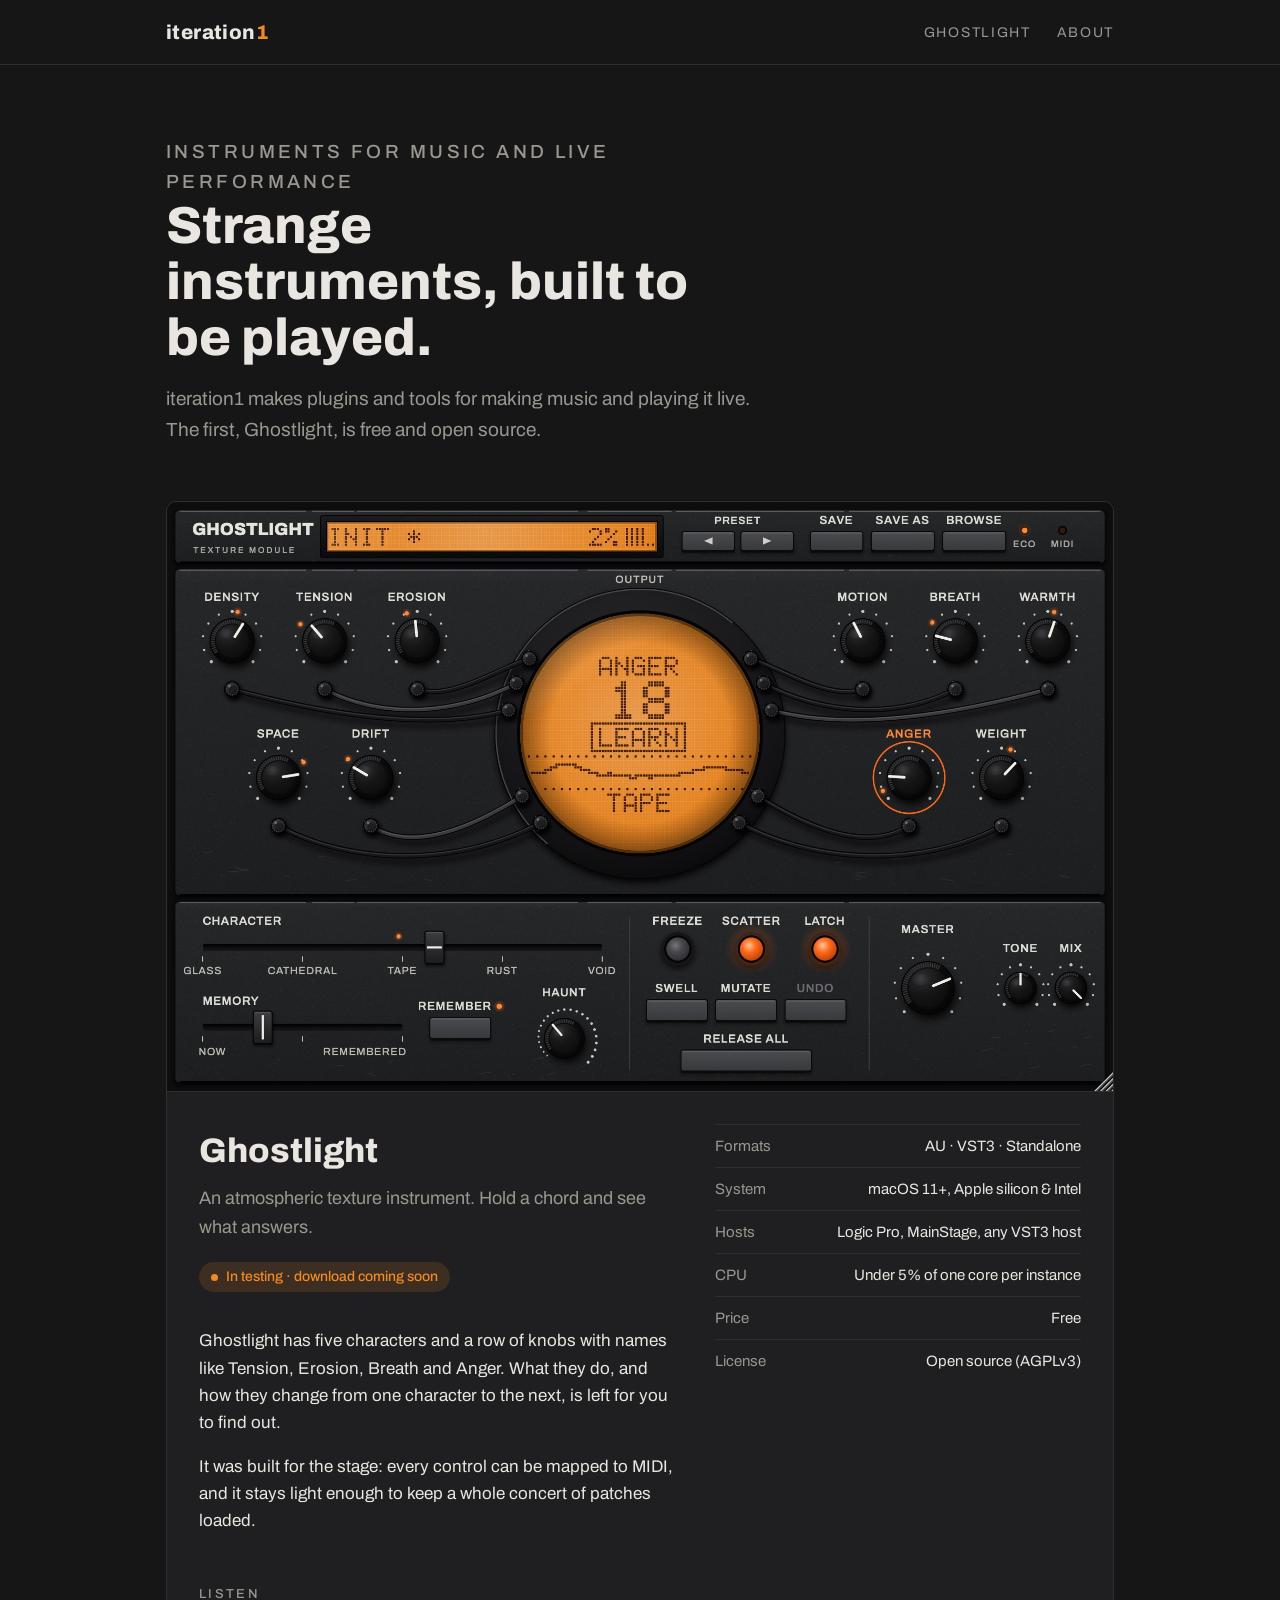
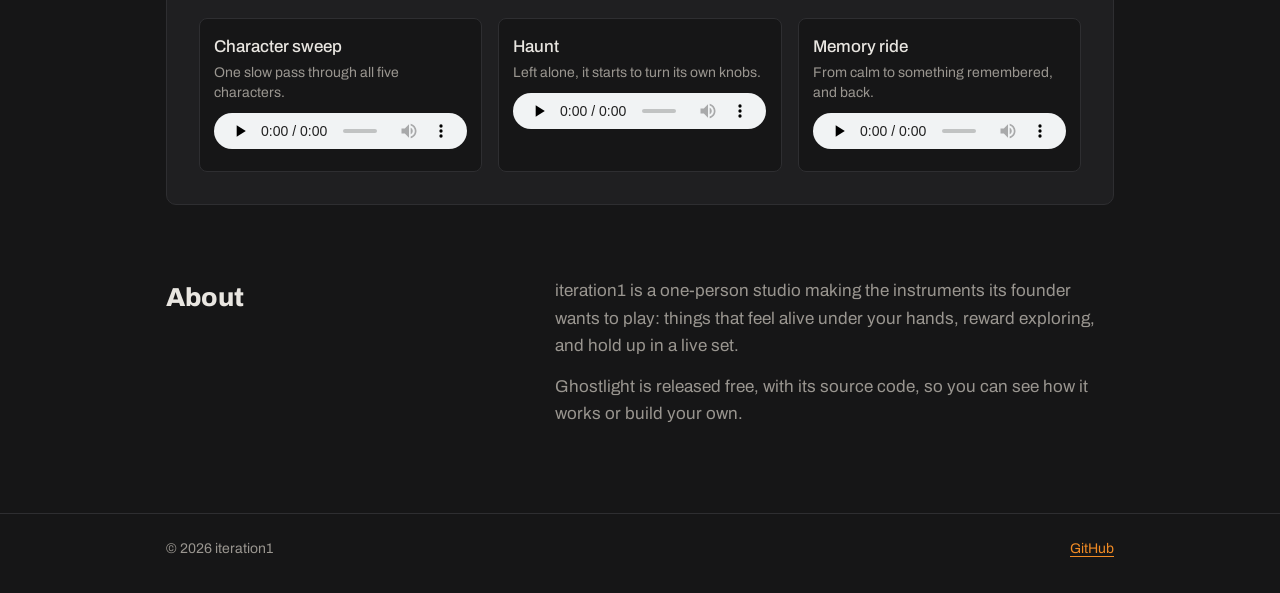
==== index.html @ f0ed4359 "iteration1 site: first version, featuring Ghostlight Co-Authored-By: Claude Opus 5.5 <noreply@anthro" ====
<!doctype html>
<html lang="en">
<head>
<meta charset="utf-8">
<meta name="viewport" content="width=device-width, initial-scale=1">
<title>iteration1</title>
<meta name="description" content="iteration1 makes instruments and tools for music and live performance. First release: Ghostlight, an atmospheric texture instrument for macOS.">
<meta property="og:title" content="iteration1">
<meta property="og:description" content="Instruments and tools for music and live performance. First release: Ghostlight.">
<meta property="og:image" content="media/ghostlight-panel-1200.jpg">
<link rel="icon" href="data:image/svg+xml,%3Csvg xmlns='http://www.w3.org/2000/svg' viewBox='0 0 32 32'%3E%3Crect width='32' height='32' rx='6' fill='%231b1b1c'/%3E%3Ccircle cx='16' cy='16' r='7' fill='%23f08a24'/%3E%3C/svg%3E">
<link rel="preconnect" href="https://fonts.googleapis.com">
<link rel="preconnect" href="https://fonts.gstatic.com" crossorigin>
<link href="https://fonts.googleapis.com/css2?family=Archivo:wght@400;500;800&display=swap" rel="stylesheet">
<style>
  :root {
    --bg: #161617;
    --panel: #1f1f21;
    --line: #2e2e31;
    --text: #e9e6e1;
    --muted: #9a9690;
    --amber: #f08a24;
    --amber-soft: rgba(240, 138, 36, 0.14);
  }
  * { box-sizing: border-box; }
  html { -webkit-text-size-adjust: 100%; }
  body {
    margin: 0;
    background: var(--bg);
    color: var(--text);
    font: 400 17px/1.6 "Archivo", "Helvetica Neue", Helvetica, Arial, sans-serif;
  }
  a { color: var(--amber); text-decoration-thickness: 1px; text-underline-offset: 3px; }
  a:hover { color: #ffa54d; }
  .wrap { max-width: 980px; margin: 0 auto; padding: 0 16px; }

  header.site {
    border-bottom: 1px solid var(--line);
  }
  header.site .wrap {
    display: flex; align-items: center; justify-content: space-between;
    height: 64px;
  }
  .wordmark {
    font-weight: 800; letter-spacing: 0.02em; font-size: 20px;
    color: var(--text); text-decoration: none;
  }
  .wordmark span { color: var(--amber); }
  nav a {
    color: var(--muted); text-decoration: none; margin-left: 22px;
    font-size: 14px; letter-spacing: 0.12em; text-transform: uppercase;
  }
  nav a:hover { color: var(--text); }

  .intro { padding: 72px 0 56px; }
  .intro h1 {
    font-weight: 800; font-size: clamp(32px, 6vw, 52px); line-height: 1.08;
    margin: 0 0 18px; max-width: 16ch;
  }
  .intro p { color: var(--muted); max-width: 54ch; margin: 0; font-size: 19px; }

  .eyebrow {
    font-size: 13px; letter-spacing: 0.18em; text-transform: uppercase;
    color: var(--amber); margin: 0 0 10px; font-weight: 500;
  }

  .product {
    background: var(--panel);
    border: 1px solid var(--line);
    border-radius: 10px;
    overflow: hidden;
    margin-bottom: 72px;
  }
  .product img {
    display: block; width: 100%; height: auto;
    border-bottom: 1px solid var(--line);
  }
  .product-body {
    display: grid; grid-template-columns: 1.3fr 1fr; gap: 40px;
    padding: 32px;
  }
  .product h2 { font-weight: 800; font-size: 34px; margin: 0 0 6px; }
  .tagline { color: var(--muted); margin: 0 0 20px; font-size: 18px; }
  .status {
    display: inline-flex; align-items: center; gap: 8px;
    background: var(--amber-soft); color: var(--amber);
    border-radius: 999px; padding: 4px 12px; font-size: 14px; font-weight: 500;
    margin-bottom: 18px;
  }
  .status::before {
    content: ""; width: 7px; height: 7px; border-radius: 50%; background: var(--amber);
  }
  .specs { list-style: none; padding: 0; margin: 0; font-size: 15px; }
  .specs li { padding: 9px 0; border-top: 1px solid var(--line); display: flex; justify-content: space-between; gap: 16px; }
  .specs li span:first-child { color: var(--muted); }
  .specs li span:last-child { text-align: right; }

  .listen { padding: 0 32px 32px; }
  .listen h3 {
    font-size: 13px; letter-spacing: 0.18em; text-transform: uppercase;
    color: var(--muted); font-weight: 500; margin: 0 0 14px;
  }
  .clips { display: grid; grid-template-columns: repeat(3, 1fr); gap: 16px; }
  .clip { background: var(--bg); border: 1px solid var(--line); border-radius: 8px; padding: 14px; }
  .clip strong { display: block; font-weight: 500; }
  .clip p { color: var(--muted); font-size: 14px; margin: 2px 0 10px; line-height: 1.45; }
  .clip audio { width: 100%; height: 36px; }

  .about { padding: 0 0 72px; display: grid; grid-template-columns: 1fr 1.6fr; gap: 40px; }
  .about h2 { font-weight: 800; font-size: 26px; margin: 0; }
  .about p { margin: 0 0 14px; color: var(--muted); }

  footer {
    border-top: 1px solid var(--line); color: var(--muted); font-size: 14px;
  }
  footer .wrap { display: flex; justify-content: space-between; gap: 16px; padding-top: 24px; padding-bottom: 32px; flex-wrap: wrap; }

  @media (max-width: 760px) {
    .product-body { grid-template-columns: 1fr; gap: 24px; padding: 24px 20px; }
    .listen { padding: 0 20px 24px; }
    .clips { grid-template-columns: 1fr; }
    .about { grid-template-columns: 1fr; gap: 12px; }
    .intro { padding: 48px 0 40px; }
    nav a { margin-left: 16px; }
  }
</style>
</head>
<body>
<header class="site">
  <div class="wrap">
    <a class="wordmark" href="./">iteration<span>1</span></a>
    <nav>
      <a href="#ghostlight">Ghostlight</a>
      <a href="#about">About</a>
    </nav>
  </div>
</header>

<main class="wrap">
  <section class="intro">
    <p class="eyebrow">Instruments for music and live performance</p>
    <h1>Strange instruments, built to be played.</h1>
    <p>iteration1 makes plugins and tools for making music and playing it live. The first, Ghostlight, is free and open source.</p>
  </section>

  <article class="product" id="ghostlight">
    <img src="media/ghostlight-panel.jpg" width="1800" height="1120"
         alt="The Ghostlight panel: a dark rack module with knobs named Density, Tension, Erosion, Space, Drift, Motion, Breath, Warmth, Anger and Weight around a round orange dot-matrix screen, with a Character slider running from Glass to Void.">
    <div class="product-body">
      <div>
        <h2>Ghostlight</h2>
        <p class="tagline">An atmospheric texture instrument. Hold a chord and see what answers.</p>
        <div class="status">In testing · download coming soon</div>
        <p>Ghostlight has five characters and a row of knobs with names like Tension, Erosion, Breath and Anger. What they do, and how they change from one character to the next, is left for you to find out.</p>
        <p>It was built for the stage: every control can be mapped to MIDI, and it stays light enough to keep a whole concert of patches loaded.</p>
      </div>
      <ul class="specs" aria-label="Ghostlight specifications">
        <li><span>Formats</span><span>AU · VST3 · Standalone</span></li>
        <li><span>System</span><span>macOS 11+, Apple silicon &amp; Intel</span></li>
        <li><span>Hosts</span><span>Logic Pro, MainStage, any VST3 host</span></li>
        <li><span>CPU</span><span>Under 5% of one core per instance</span></li>
        <li><span>Price</span><span>Free</span></li>
        <li><span>License</span><span>Open source (AGPLv3)</span></li>
      </ul>
    </div>
    <div class="listen">
      <h3>Listen</h3>
      <div class="clips">
        <div class="clip">
          <strong>Character sweep</strong>
          <p>One slow pass through all five characters.</p>
          <audio controls preload="none" src="media/ghostlight-character-sweep.m4a"></audio>
        </div>
        <div class="clip">
          <strong>Haunt</strong>
          <p>Left alone, it starts to turn its own knobs.</p>
          <audio controls preload="none" src="media/ghostlight-haunt.m4a"></audio>
        </div>
        <div class="clip">
          <strong>Memory ride</strong>
          <p>From calm to something remembered, and back.</p>
          <audio controls preload="none" src="media/ghostlight-memory-ride.m4a"></audio>
        </div>
      </div>
    </div>
  </article>

  <section class="about" id="about">
    <h2>About</h2>
    <div>
      <p>iteration1 is a one-person studio making the instruments its founder wants to play: things that feel alive under your hands, reward exploring, and hold up in a live set.</p>
      <p>Ghostlight is released free, with its source code, so you can see how it works or build your own.</p>
    </div>
  </section>
</main>

<footer>
  <div class="wrap">
    <span>© 2026 iteration1</span>
    <a href="https://github.com/iteration1co">GitHub</a>
  </div>
</footer>
</body>
</html>
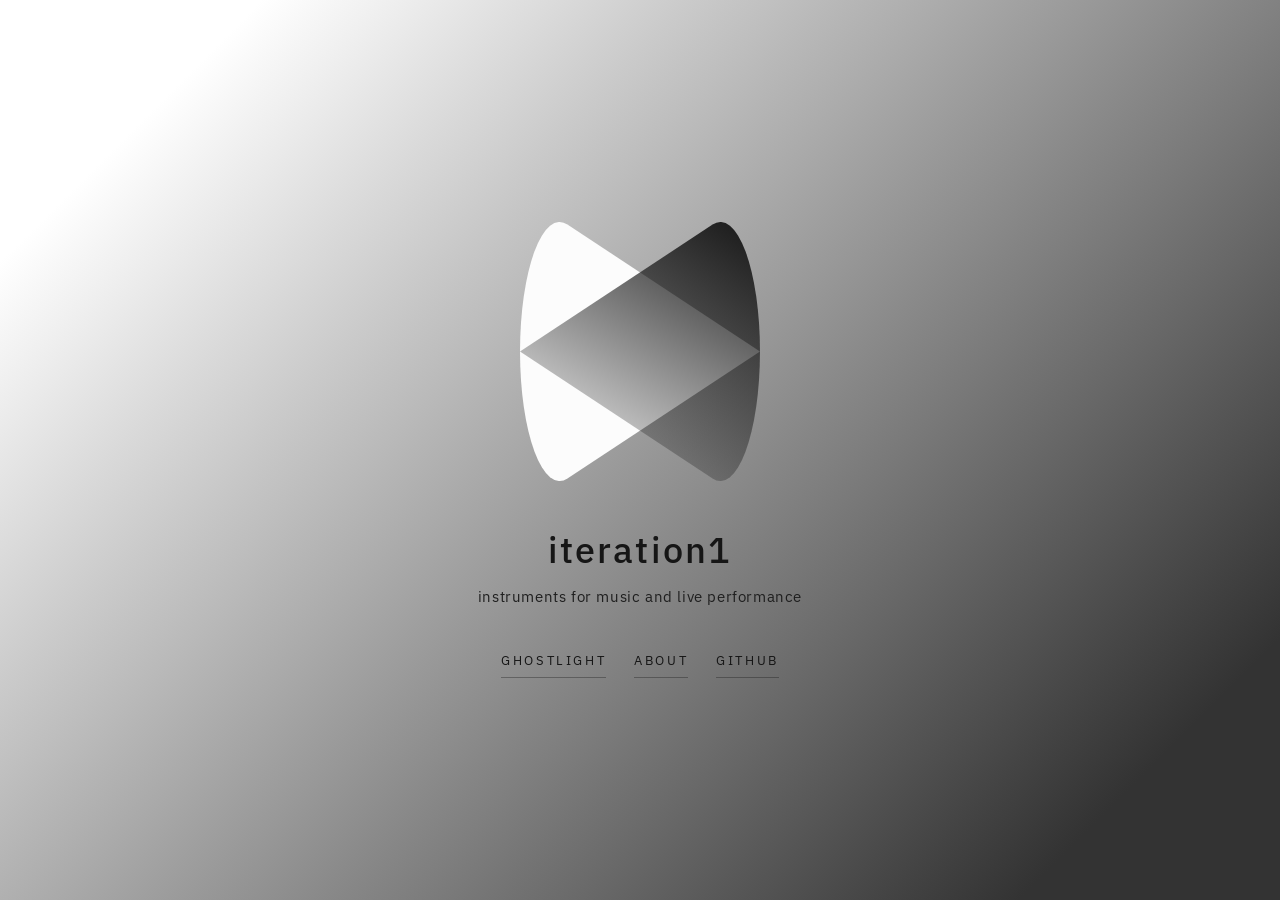
==== commit f4a4ec97: "Split into home, Ghostlight and About pages; monochrome palette from the iteration1 logo Co-Authored" ====
--- a/index.html
+++ b/index.html
@@ -4,201 +4,26 @@
 <meta charset="utf-8">
 <meta name="viewport" content="width=device-width, initial-scale=1">
 <title>iteration1</title>
-<meta name="description" content="iteration1 makes instruments and tools for music and live performance. First release: Ghostlight, an atmospheric texture instrument for macOS.">
+<meta name="description" content="iteration1 makes instruments and tools for music and live performance.">
 <meta property="og:title" content="iteration1">
-<meta property="og:description" content="Instruments and tools for music and live performance. First release: Ghostlight.">
-<meta property="og:image" content="media/ghostlight-panel-1200.jpg">
-<link rel="icon" href="data:image/svg+xml,%3Csvg xmlns='http://www.w3.org/2000/svg' viewBox='0 0 32 32'%3E%3Crect width='32' height='32' rx='6' fill='%231b1b1c'/%3E%3Ccircle cx='16' cy='16' r='7' fill='%23f08a24'/%3E%3C/svg%3E">
+<meta property="og:description" content="Instruments and tools for music and live performance.">
+<meta property="og:image" content="media/iteration1-logo-card.jpg">
+<link rel="icon" href="assets/favicon.svg" type="image/svg+xml">
 <link rel="preconnect" href="https://fonts.googleapis.com">
 <link rel="preconnect" href="https://fonts.gstatic.com" crossorigin>
-<link href="https://fonts.googleapis.com/css2?family=Archivo:wght@400;500;800&display=swap" rel="stylesheet">
-<style>
-  :root {
-    --bg: #161617;
-    --panel: #1f1f21;
-    --line: #2e2e31;
-    --text: #e9e6e1;
-    --muted: #9a9690;
-    --amber: #f08a24;
-    --amber-soft: rgba(240, 138, 36, 0.14);
-  }
-  * { box-sizing: border-box; }
-  html { -webkit-text-size-adjust: 100%; }
-  body {
-    margin: 0;
-    background: var(--bg);
-    color: var(--text);
-    font: 400 17px/1.6 "Archivo", "Helvetica Neue", Helvetica, Arial, sans-serif;
-  }
-  a { color: var(--amber); text-decoration-thickness: 1px; text-underline-offset: 3px; }
-  a:hover { color: #ffa54d; }
-  .wrap { max-width: 980px; margin: 0 auto; padding: 0 16px; }
-
-  header.site {
-    border-bottom: 1px solid var(--line);
-  }
-  header.site .wrap {
-    display: flex; align-items: center; justify-content: space-between;
-    height: 64px;
-  }
-  .wordmark {
-    font-weight: 800; letter-spacing: 0.02em; font-size: 20px;
-    color: var(--text); text-decoration: none;
-  }
-  .wordmark span { color: var(--amber); }
-  nav a {
-    color: var(--muted); text-decoration: none; margin-left: 22px;
-    font-size: 14px; letter-spacing: 0.12em; text-transform: uppercase;
-  }
-  nav a:hover { color: var(--text); }
-
-  .intro { padding: 72px 0 56px; }
-  .intro h1 {
-    font-weight: 800; font-size: clamp(32px, 6vw, 52px); line-height: 1.08;
-    margin: 0 0 18px; max-width: 16ch;
-  }
-  .intro p { color: var(--muted); max-width: 54ch; margin: 0; font-size: 19px; }
-
-  .eyebrow {
-    font-size: 13px; letter-spacing: 0.18em; text-transform: uppercase;
-    color: var(--amber); margin: 0 0 10px; font-weight: 500;
-  }
-
-  .product {
-    background: var(--panel);
-    border: 1px solid var(--line);
-    border-radius: 10px;
-    overflow: hidden;
-    margin-bottom: 72px;
-  }
-  .product img {
-    display: block; width: 100%; height: auto;
-    border-bottom: 1px solid var(--line);
-  }
-  .product-body {
-    display: grid; grid-template-columns: 1.3fr 1fr; gap: 40px;
-    padding: 32px;
-  }
-  .product h2 { font-weight: 800; font-size: 34px; margin: 0 0 6px; }
-  .tagline { color: var(--muted); margin: 0 0 20px; font-size: 18px; }
-  .status {
-    display: inline-flex; align-items: center; gap: 8px;
-    background: var(--amber-soft); color: var(--amber);
-    border-radius: 999px; padding: 4px 12px; font-size: 14px; font-weight: 500;
-    margin-bottom: 18px;
-  }
-  .status::before {
-    content: ""; width: 7px; height: 7px; border-radius: 50%; background: var(--amber);
-  }
-  .specs { list-style: none; padding: 0; margin: 0; font-size: 15px; }
-  .specs li { padding: 9px 0; border-top: 1px solid var(--line); display: flex; justify-content: space-between; gap: 16px; }
-  .specs li span:first-child { color: var(--muted); }
-  .specs li span:last-child { text-align: right; }
-
-  .listen { padding: 0 32px 32px; }
-  .listen h3 {
-    font-size: 13px; letter-spacing: 0.18em; text-transform: uppercase;
-    color: var(--muted); font-weight: 500; margin: 0 0 14px;
-  }
-  .clips { display: grid; grid-template-columns: repeat(3, 1fr); gap: 16px; }
-  .clip { background: var(--bg); border: 1px solid var(--line); border-radius: 8px; padding: 14px; }
-  .clip strong { display: block; font-weight: 500; }
-  .clip p { color: var(--muted); font-size: 14px; margin: 2px 0 10px; line-height: 1.45; }
-  .clip audio { width: 100%; height: 36px; }
-
-  .about { padding: 0 0 72px; display: grid; grid-template-columns: 1fr 1.6fr; gap: 40px; }
-  .about h2 { font-weight: 800; font-size: 26px; margin: 0; }
-  .about p { margin: 0 0 14px; color: var(--muted); }
-
-  footer {
-    border-top: 1px solid var(--line); color: var(--muted); font-size: 14px;
-  }
-  footer .wrap { display: flex; justify-content: space-between; gap: 16px; padding-top: 24px; padding-bottom: 32px; flex-wrap: wrap; }
-
-  @media (max-width: 760px) {
-    .product-body { grid-template-columns: 1fr; gap: 24px; padding: 24px 20px; }
-    .listen { padding: 0 20px 24px; }
-    .clips { grid-template-columns: 1fr; }
-    .about { grid-template-columns: 1fr; gap: 12px; }
-    .intro { padding: 48px 0 40px; }
-    nav a { margin-left: 16px; }
-  }
-</style>
+<link href="https://fonts.googleapis.com/css2?family=IBM+Plex+Sans:wght@400;500;600&display=swap" rel="stylesheet">
+<link rel="stylesheet" href="assets/style.css">
 </head>
 <body>
-<header class="site">
-  <div class="wrap">
-    <a class="wordmark" href="./">iteration<span>1</span></a>
-    <nav>
-      <a href="#ghostlight">Ghostlight</a>
-      <a href="#about">About</a>
-    </nav>
-  </div>
-</header>
-
-<main class="wrap">
-  <section class="intro">
-    <p class="eyebrow">Instruments for music and live performance</p>
-    <h1>Strange instruments, built to be played.</h1>
-    <p>iteration1 makes plugins and tools for making music and playing it live. The first, Ghostlight, is free and open source.</p>
-  </section>
-
-  <article class="product" id="ghostlight">
-    <img src="media/ghostlight-panel.jpg" width="1800" height="1120"
-         alt="The Ghostlight panel: a dark rack module with knobs named Density, Tension, Erosion, Space, Drift, Motion, Breath, Warmth, Anger and Weight around a round orange dot-matrix screen, with a Character slider running from Glass to Void.">
-    <div class="product-body">
-      <div>
-        <h2>Ghostlight</h2>
-        <p class="tagline">An atmospheric texture instrument. Hold a chord and see what answers.</p>
-        <div class="status">In testing · download coming soon</div>
-        <p>Ghostlight has five characters and a row of knobs with names like Tension, Erosion, Breath and Anger. What they do, and how they change from one character to the next, is left for you to find out.</p>
-        <p>It was built for the stage: every control can be mapped to MIDI, and it stays light enough to keep a whole concert of patches loaded.</p>
-      </div>
-      <ul class="specs" aria-label="Ghostlight specifications">
-        <li><span>Formats</span><span>AU · VST3 · Standalone</span></li>
-        <li><span>System</span><span>macOS 11+, Apple silicon &amp; Intel</span></li>
-        <li><span>Hosts</span><span>Logic Pro, MainStage, any VST3 host</span></li>
-        <li><span>CPU</span><span>Under 5% of one core per instance</span></li>
-        <li><span>Price</span><span>Free</span></li>
-        <li><span>License</span><span>Open source (AGPLv3)</span></li>
-      </ul>
-    </div>
-    <div class="listen">
-      <h3>Listen</h3>
-      <div class="clips">
-        <div class="clip">
-          <strong>Character sweep</strong>
-          <p>One slow pass through all five characters.</p>
-          <audio controls preload="none" src="media/ghostlight-character-sweep.m4a"></audio>
-        </div>
-        <div class="clip">
-          <strong>Haunt</strong>
-          <p>Left alone, it starts to turn its own knobs.</p>
-          <audio controls preload="none" src="media/ghostlight-haunt.m4a"></audio>
-        </div>
-        <div class="clip">
-          <strong>Memory ride</strong>
-          <p>From calm to something remembered, and back.</p>
-          <audio controls preload="none" src="media/ghostlight-memory-ride.m4a"></audio>
-        </div>
-      </div>
-    </div>
-  </article>
-
-  <section class="about" id="about">
-    <h2>About</h2>
-    <div>
-      <p>iteration1 is a one-person studio making the instruments its founder wants to play: things that feel alive under your hands, reward exploring, and hold up in a live set.</p>
-      <p>Ghostlight is released free, with its source code, so you can see how it works or build your own.</p>
-    </div>
-  </section>
+<main class="home">
+  <img class="logo" src="assets/logo.svg" width="818" height="884" alt="iteration1 logo">
+  <h1 class="wordmark">iteration1</h1>
+  <p class="line">instruments for music and live performance</p>
+  <nav aria-label="Main">
+    <a href="ghostlight/">Ghostlight</a>
+    <a href="about/">About</a>
+    <a href="https://github.com/iteration1co">GitHub</a>
+  </nav>
 </main>
-
-<footer>
-  <div class="wrap">
-    <span>© 2026 iteration1</span>
-    <a href="https://github.com/iteration1co">GitHub</a>
-  </div>
-</footer>
 </body>
 </html>
--- a/assets/style.css
+++ b/assets/style.css
@@ -0,0 +1,119 @@
+/* iteration1: monochrome, taken from the logo (white → charcoal). */
+:root {
+  --white: #fcfcfc;
+  --paper: #ececec;
+  --card: #f7f7f7;
+  --line: #d2d2d2;
+  --ink: #161616;
+  --muted: #5c5c5c;
+  --charcoal: #333333;
+  --grad: linear-gradient(135deg, #ffffff 12%, #333333 88%);
+}
+
+* { box-sizing: border-box; }
+html { -webkit-text-size-adjust: 100%; }
+body {
+  margin: 0;
+  background: var(--paper);
+  color: var(--ink);
+  font: 400 17px/1.6 "IBM Plex Sans", "Helvetica Neue", Helvetica, Arial, sans-serif;
+}
+a { color: var(--ink); text-decoration-thickness: 1px; text-underline-offset: 3px; }
+a:hover { color: var(--muted); }
+img { max-width: 100%; }
+
+.wordmark {
+  font-weight: 500;
+  letter-spacing: 0.06em;
+  color: var(--ink);
+  text-decoration: none;
+}
+
+/* ---------- Home ---------- */
+.home {
+  min-height: 100vh;
+  min-height: 100svh;
+  background: var(--grad);
+  display: flex;
+  flex-direction: column;
+  align-items: center;
+  justify-content: center;
+  padding: 48px 16px;
+  text-align: center;
+}
+.home .logo { width: min(46vw, 240px); height: auto; display: block; }
+.home .wordmark { font-size: clamp(26px, 5vw, 36px); margin: 40px 0 0; display: block; }
+.home .line { margin: 6px 0 0; font-size: 15px; letter-spacing: 0.04em; color: #1f1f1f; }
+.home nav { margin-top: 36px; display: flex; gap: 28px; flex-wrap: wrap; justify-content: center; }
+.home nav a {
+  font-size: 13px; letter-spacing: 0.2em; text-transform: uppercase;
+  text-decoration: none; color: var(--ink); padding: 6px 0;
+  border-bottom: 1px solid rgba(22, 22, 22, 0.35);
+}
+.home nav a:hover { border-bottom-color: var(--ink); color: var(--ink); }
+
+/* ---------- Inner pages ---------- */
+.wrap { max-width: 960px; margin: 0 auto; padding: 0 16px; }
+
+header.site { border-bottom: 1px solid var(--line); background: var(--paper); }
+header.site .wrap { display: flex; align-items: center; justify-content: space-between; height: 64px; gap: 16px; }
+header.site .brand { display: flex; align-items: center; gap: 12px; text-decoration: none; }
+header.site .brand .mark {
+  width: 34px; height: 34px; border-radius: 7px; background: var(--grad);
+  display: grid; place-items: center;
+}
+header.site .brand .mark img { width: 16px; height: auto; display: block; }
+header.site .brand .wordmark { font-size: 18px; }
+header.site nav a {
+  color: var(--muted); text-decoration: none; margin-left: 22px;
+  font-size: 13px; letter-spacing: 0.16em; text-transform: uppercase;
+}
+header.site nav a:hover, header.site nav a[aria-current="page"] { color: var(--ink); }
+
+.page-head { padding: 64px 0 40px; }
+.eyebrow { font-size: 13px; letter-spacing: 0.2em; text-transform: uppercase; color: var(--muted); margin: 0 0 10px; }
+.page-head h1 { font-weight: 600; font-size: clamp(34px, 6vw, 52px); line-height: 1.08; margin: 0 0 14px; }
+.page-head .lede { font-size: 20px; color: var(--muted); max-width: 52ch; margin: 0; }
+
+.status {
+  display: inline-flex; align-items: center; gap: 8px; margin-top: 22px;
+  border: 1px solid var(--ink); border-radius: 999px; padding: 3px 12px;
+  font-size: 14px; font-weight: 500;
+}
+.status::before { content: ""; width: 7px; height: 7px; border-radius: 50%; background: var(--ink); }
+
+.shot {
+  display: block; width: 100%; height: auto;
+  border-radius: 10px; box-shadow: 0 18px 50px rgba(0, 0, 0, 0.25);
+}
+
+.cols { display: grid; grid-template-columns: 1.3fr 1fr; gap: 48px; padding: 56px 0; }
+.cols p { margin: 0 0 14px; }
+.specs { list-style: none; padding: 0; margin: 0; font-size: 15px; }
+.specs li { padding: 10px 0; border-top: 1px solid var(--line); display: flex; justify-content: space-between; gap: 16px; }
+.specs li:last-child { border-bottom: 1px solid var(--line); }
+.specs li span:first-child { color: var(--muted); }
+.specs li span:last-child { text-align: right; }
+
+h2.section { font-size: 13px; letter-spacing: 0.2em; text-transform: uppercase; color: var(--muted); font-weight: 500; margin: 0 0 16px; }
+.clips { display: grid; grid-template-columns: repeat(3, 1fr); gap: 16px; padding-bottom: 72px; }
+.clip { background: var(--card); border: 1px solid var(--line); border-radius: 8px; padding: 16px; }
+.clip strong { display: block; font-weight: 600; }
+.clip p { color: var(--muted); font-size: 14px; margin: 2px 0 12px; line-height: 1.45; }
+.clip audio { width: 100%; height: 36px; }
+
+.prose { max-width: 62ch; padding-bottom: 80px; }
+.prose p { margin: 0 0 16px; }
+.prose ul { padding-left: 20px; }
+
+footer { border-top: 1px solid var(--line); color: var(--muted); font-size: 14px; }
+footer .wrap { display: flex; justify-content: space-between; gap: 16px; padding-top: 24px; padding-bottom: 32px; flex-wrap: wrap; }
+footer a { color: var(--muted); }
+
+@media (max-width: 760px) {
+  .cols { grid-template-columns: 1fr; gap: 28px; padding: 40px 0; }
+  .clips { grid-template-columns: 1fr; }
+  .page-head { padding: 44px 0 28px; }
+  header.site nav a { margin-left: 14px; letter-spacing: 0.1em; }
+  header.site .brand .wordmark { display: none; }
+}
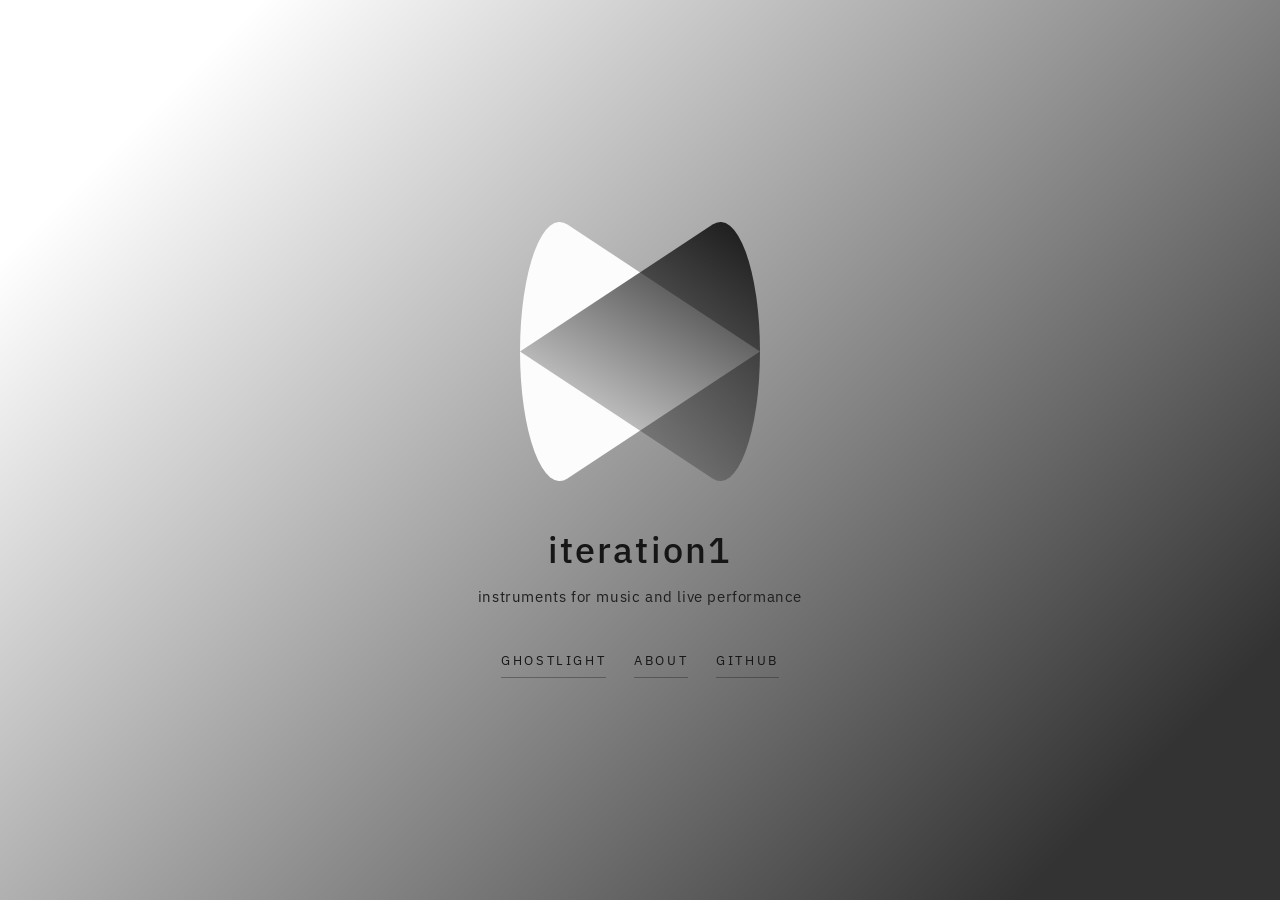
==== commit 6aa15959: "Fade between pages over one fixed gradient backdrop Inner pages now sit on a frosted panel over the " ====
--- a/index.html
+++ b/index.html
@@ -15,15 +15,16 @@
 <link rel="stylesheet" href="assets/style.css">
 </head>
 <body>
-<main class="home">
+<main class="home page">
   <img class="logo" src="assets/logo.svg" width="818" height="884" alt="iteration1 logo">
   <h1 class="wordmark">iteration1</h1>
   <p class="line">instruments for music and live performance</p>
   <nav aria-label="Main">
     <a href="ghostlight/">Ghostlight</a>
     <a href="about/">About</a>
-    <a href="https://github.com/iteration1co">GitHub</a>
+    <a href="https://github.com/iteration1co" target="_blank">GitHub</a>
   </nav>
 </main>
+<script src="assets/transitions.js"></script>
 </body>
 </html>
--- a/assets/style.css
+++ b/assets/style.css
@@ -12,12 +12,29 @@
 
 * { box-sizing: border-box; }
 html { -webkit-text-size-adjust: 100%; }
+html { background: #8a8a8a; }
 body {
   margin: 0;
-  background: var(--paper);
+  min-height: 100vh;
   color: var(--ink);
   font: 400 17px/1.6 "IBM Plex Sans", "Helvetica Neue", Helvetica, Arial, sans-serif;
 }
+/* One fixed backdrop shared by every page, so it never moves between pages. */
+body::before {
+  content: ""; position: fixed; inset: 0; z-index: -1;
+  background: var(--grad);
+}
+
+/* Page transitions: content fades in on arrival, and out before leaving
+   (assets/transitions.js adds .is-leaving). The backdrop never fades. */
+.page { animation: page-in 0.42s ease-out both; }
+@keyframes page-in { from { opacity: 0; } to { opacity: 1; } }
+.is-leaving .page { animation: none; opacity: 0; transition: opacity 0.26s ease-in; }
+@media (prefers-reduced-motion: reduce) {
+  .page { animation: none; }
+  .is-leaving .page { transition: none; }
+}
+
 a { color: var(--ink); text-decoration-thickness: 1px; text-underline-offset: 3px; }
 a:hover { color: var(--muted); }
 img { max-width: 100%; }
@@ -33,7 +50,6 @@
 .home {
   min-height: 100vh;
   min-height: 100svh;
-  background: var(--grad);
   display: flex;
   flex-direction: column;
   align-items: center;
@@ -53,9 +69,15 @@
 .home nav a:hover { border-bottom-color: var(--ink); color: var(--ink); }
 
 /* ---------- Inner pages ---------- */
+.sheet {
+  max-width: 1040px; margin: 32px auto; border-radius: 14px; overflow: hidden;
+  background: rgba(240, 240, 240, 0.9);
+  -webkit-backdrop-filter: blur(18px); backdrop-filter: blur(18px);
+  box-shadow: 0 24px 70px rgba(0, 0, 0, 0.28);
+}
 .wrap { max-width: 960px; margin: 0 auto; padding: 0 16px; }
 
-header.site { border-bottom: 1px solid var(--line); background: var(--paper); }
+header.site { border-bottom: 1px solid var(--line); }
 header.site .wrap { display: flex; align-items: center; justify-content: space-between; height: 64px; gap: 16px; }
 header.site .brand { display: flex; align-items: center; gap: 12px; text-decoration: none; }
 header.site .brand .mark {
@@ -111,6 +133,7 @@
 footer a { color: var(--muted); }
 
 @media (max-width: 760px) {
+  .sheet { margin: 10px; border-radius: 12px; }
   .cols { grid-template-columns: 1fr; gap: 28px; padding: 40px 0; }
   .clips { grid-template-columns: 1fr; }
   .page-head { padding: 44px 0 28px; }
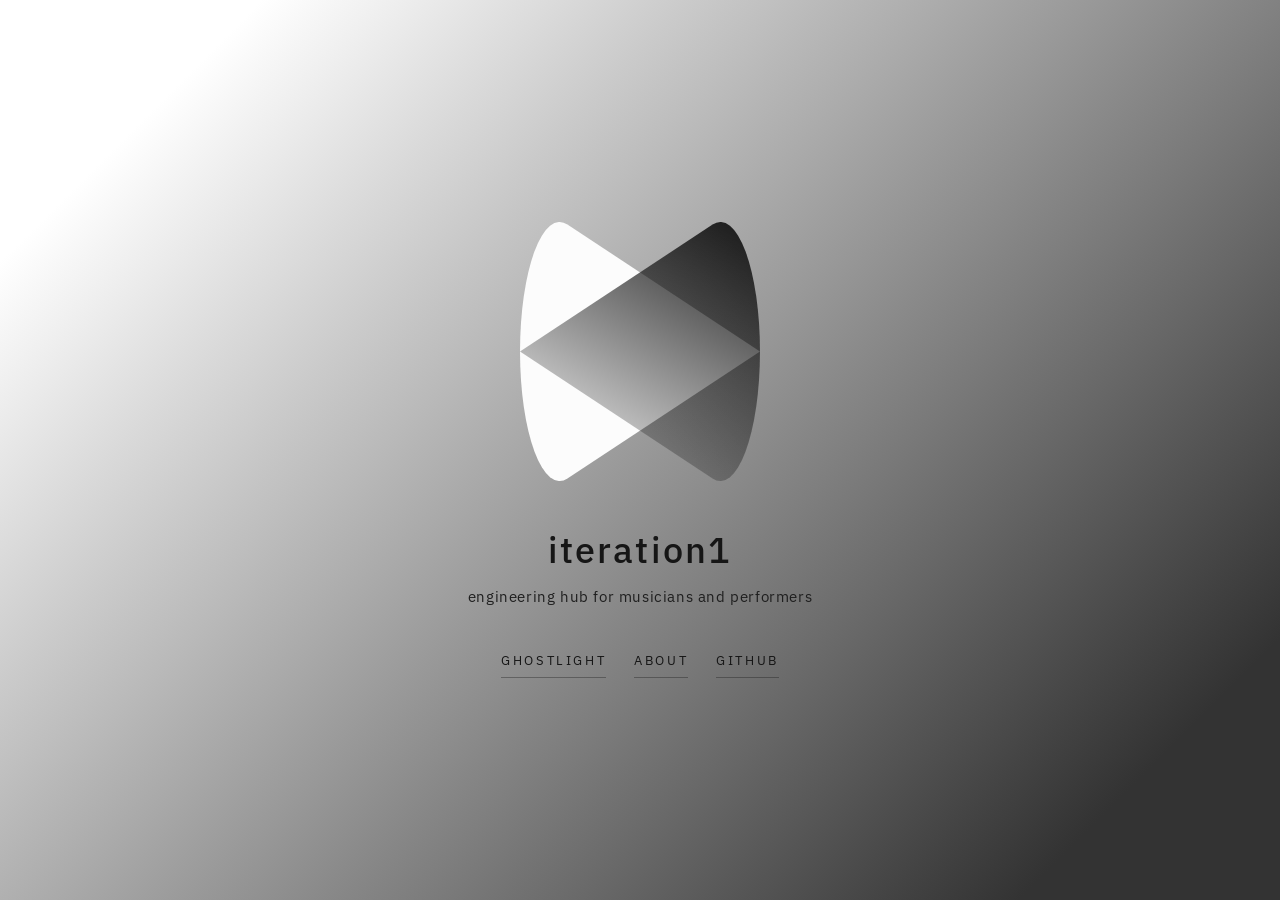
==== commit 5e409302: "Copyright: Tyler Brown (iteration1) Co-Authored-By: Claude Opus 5.5 <noreply@anthropic.com>" ====
--- a/index.html
+++ b/index.html
@@ -18,7 +18,7 @@
 <main class="home page">
   <img class="logo" src="assets/logo.svg" width="818" height="884" alt="iteration1 logo">
   <h1 class="wordmark">iteration1</h1>
-  <p class="line">instruments for music and live performance</p>
+  <p class="line">engineering hub for musicians and performers</p>
   <nav aria-label="Main">
     <a href="ghostlight/">Ghostlight</a>
     <a href="about/">About</a>
--- a/assets/style.css
+++ b/assets/style.css
@@ -27,12 +27,13 @@
 
 /* Page transitions: content fades in on arrival, and out before leaving
    (assets/transitions.js adds .is-leaving). The backdrop never fades. */
-.page { animation: page-in 0.42s ease-out both; }
+.page { animation: page-in 0.95s ease-out both; }
 @keyframes page-in { from { opacity: 0; } to { opacity: 1; } }
-.is-leaving .page { animation: none; opacity: 0; transition: opacity 0.26s ease-in; }
+.is-leaving .page { animation: page-out 0.7s ease-in-out forwards; }
+@keyframes page-out { from { opacity: 1; } to { opacity: 0; } }
 @media (prefers-reduced-motion: reduce) {
   .page { animation: none; }
-  .is-leaving .page { transition: none; }
+  .is-leaving .page { animation: none; }
 }
 
 a { color: var(--ink); text-decoration-thickness: 1px; text-underline-offset: 3px; }
